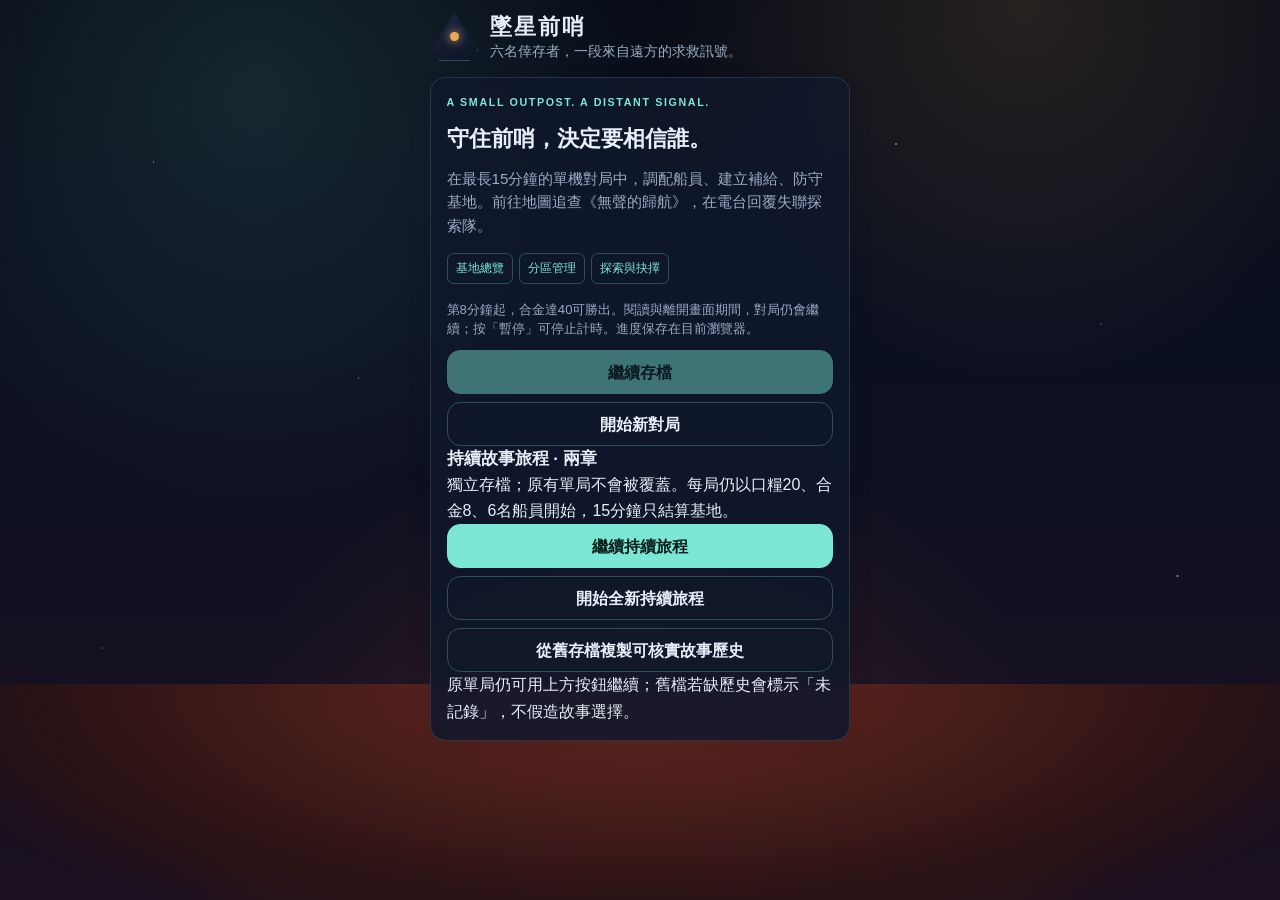
==== mobile-preview/index.html @ 1125689d "Publish separate mobile campaign preview" ====
<!DOCTYPE html>
<html lang="zh-Hant-HK">
<head>
  <meta charset="utf-8">
  <meta name="viewport" content="width=device-width, initial-scale=1, viewport-fit=cover">
  <meta name="theme-color" content="#0b1020">
  <meta name="apple-mobile-web-app-capable" content="yes">
  <title>墜星前哨（單機）</title>
  <link rel="stylesheet" href="styles.css">
  <link rel="icon" href="favicon.svg" type="image/svg+xml">
</head>
<body>
  <div class="sky" aria-hidden="true"></div>
  <div class="horizon" aria-hidden="true"></div>
  <main id="app" class="app">
    <p class="boot">正在載入前哨…</p>
  </main>
  <div id="sheet-root"></div>
  <script src="js/events.js"></script>
  <script src="js/story-data.js"></script>
  <script src="js/story-engine.js"></script>
  <script src="js/campaign.js"></script>
  <script src="js/engine.js"></script>
  <script src="js/ai.js"></script>
  <script src="js/catchup.js"></script>
  <script src="js/save.js"></script>
  <script src="js/ui-sync.js"></script>
  <script src="js/story-ui.js"></script>
  <script src="js/app.js" defer></script>
</body>
</html>
---- mobile-preview/styles.css ----
:root {
  --bg: #0b1020;
  --bg-2: #151c33;
  --ink: #e7eef8;
  --muted: #9aabc4;
  --line: rgba(124, 231, 212, 0.28);
  --cyan: #7ce7d4;
  --amber: #e8a85a;
  --rose: #ef7b8a;
  --ok: #8ad48a;
  --card: rgba(16, 24, 44, 0.86);
  --safe-top: env(safe-area-inset-top, 0px);
  --safe-bot: env(safe-area-inset-bottom, 0px);
  font-family: "PingFang HK", "PingFang TC", "Noto Sans TC", "Noto Sans HK",
    "Helvetica Neue", "Microsoft JhengHei", sans-serif;
}

* { box-sizing: border-box; margin: 0; padding: 0; }
html, body { min-height: 100%; background: var(--bg); color: var(--ink); overflow-x: hidden; }
body {
  min-height: 100dvh;
  max-width: 100%;
}
button, input {
  font: inherit;
  color: inherit;
}
button {
  touch-action: manipulation;
}

.sky {
  position: fixed;
  inset: 0;
  pointer-events: none;
  background:
    radial-gradient(circle at 20% 10%, rgba(124, 231, 212, 0.12), transparent 32%),
    radial-gradient(circle at 80% 0%, rgba(232, 168, 90, 0.14), transparent 28%),
    radial-gradient(circle at 50% 100%, rgba(90, 40, 30, 0.55), transparent 42%),
    linear-gradient(#070b16, #0b1020 40%, #1a1020);
  z-index: 0;
}
.sky::after {
  content: "";
  position: absolute;
  inset: 0;
  background-image:
    radial-gradient(1px 1px at 12% 18%, #fff, transparent),
    radial-gradient(1px 1px at 28% 42%, #cde, transparent),
    radial-gradient(1.5px 1.5px at 70% 16%, #fff, transparent),
    radial-gradient(1px 1px at 86% 36%, #9cf, transparent),
    radial-gradient(1px 1px at 48% 22%, #fff, transparent),
    radial-gradient(1px 1px at 8% 72%, #bcd, transparent),
    radial-gradient(1.5px 1.5px at 92% 64%, #fff, transparent);
  opacity: 0.7;
  pointer-events: none;
}
.horizon {
  position: fixed;
  left: -10%;
  right: -10%;
  bottom: -8%;
  height: 32vh;
  background: radial-gradient(ellipse at 50% 0%, #6a2a22 0%, #2a1214 55%, transparent 70%);
  z-index: 0;
  pointer-events: none;
}

.app {
  position: relative;
  z-index: 1;
  width: min(28rem, 100%);
  max-width: 100%;
  margin: 0 auto;
  padding: calc(0.75rem + var(--safe-top)) 0.9rem calc(var(--dock-space, 8.5rem) + var(--safe-bot));
  min-height: 100dvh;
  min-width: 0;
}
.app.is-game {
  padding: 0;
  height: 100dvh;
  max-height: 100dvh;
  overflow: hidden;
}

.boot, .muted { color: var(--muted); }
.center { text-align: center; }

.brand {
  display: flex;
  gap: 0.75rem;
  align-items: center;
  margin-bottom: 1rem;
  min-width: 0;
}
.brand > div { min-width: 0; }
.mark {
  width: 3rem;
  height: 3rem;
  flex: 0 0 3rem;
  border: 1px solid var(--line);
  background: linear-gradient(160deg, #1a2744, #0e1426);
  clip-path: polygon(50% 0, 100% 78%, 82% 100%, 18% 100%, 0 78%);
  display: grid;
  place-items: center;
}
.mark span {
  width: 0.55rem;
  height: 0.55rem;
  background: var(--amber);
  border-radius: 50%;
  box-shadow: 0 0 10px var(--amber);
}
.brand h1 {
  font-size: 1.35rem;
  letter-spacing: 0.08em;
  font-weight: 650;
  overflow-wrap: anywhere;
}
.brand p { color: var(--muted); font-size: 0.86rem; margin-top: 0.15rem; overflow-wrap: anywhere; }

.card {
  background: var(--card);
  border: 1px solid var(--line);
  border-radius: 1rem;
  padding: 0.95rem;
  margin-bottom: 0.75rem;
  backdrop-filter: blur(8px);
  max-width: 100%;
  min-width: 0;
  overflow-wrap: anywhere;
}

.lobby-copy { color: var(--muted); font-size: 0.95rem; line-height: 1.55; margin-bottom: 0.9rem; }

label {
  display: block;
  font-size: 0.82rem;
  color: var(--muted);
  margin-bottom: 0.35rem;
}
input[type="text"] {
  width: 100%;
  background: #0c1222;
  border: 1px solid var(--line);
  border-radius: 0.7rem;
  padding: 0.8rem 0.85rem;
  letter-spacing: 0.18em;
  text-transform: uppercase;
  margin-bottom: 0.7rem;
}

.btn {
  display: inline-flex;
  align-items: center;
  justify-content: center;
  width: 100%;
  min-height: 2.85rem;
  border: 0;
  border-radius: 0.85rem;
  background: var(--cyan);
  color: #08211c;
  font-weight: 700;
  cursor: pointer;
}
.btn:disabled {
  opacity: 0.45;
  cursor: not-allowed;
}
.btn.secondary {
  background: transparent;
  border: 1px solid var(--line);
  color: var(--ink);
  margin-top: 0.5rem;
}
.btn.ghost {
  width: auto;
  background: transparent;
  color: var(--cyan);
  min-height: 2.4rem;
  padding: 0 0.5rem;
}
.btn.warn {
  background: var(--rose);
  color: #2a0b10;
}
.btn.small {
  width: auto;
  min-width: 2.6rem;
  min-height: 2.4rem;
  padding: 0 0.7rem;
  background: #22304c;
  color: var(--ink);
}

.topline {
  display: flex;
  flex-wrap: wrap;
  justify-content: space-between;
  gap: 0.5rem;
  align-items: flex-start;
  margin-bottom: 0.7rem;
}
.time {
  font-variant-numeric: tabular-nums;
  font-size: 1.15rem;
  letter-spacing: 0.04em;
  min-width: 0;
  flex: 1 1 10rem;
}
.time small { display: block; color: var(--muted); font-size: 0.75rem; letter-spacing: 0; overflow-wrap: anywhere; }
.pills { display: flex; flex-direction: column; gap: 0.25rem; align-items: flex-end; max-width: 100%; min-width: 0; }
.pill {
  font-size: 0.75rem;
  border-radius: 999px;
  padding: 0.15rem 0.5rem;
  border: 1px solid var(--line);
  color: var(--muted);
  max-width: 100%;
  white-space: normal;
  overflow-wrap: anywhere;
}
.pill.on { color: var(--ok); border-color: rgba(138, 212, 138, 0.45); }
.pill.off { color: var(--rose); border-color: rgba(239, 123, 138, 0.45); }

.resources {
  display: grid;
  grid-template-columns: 1fr 1fr;
  gap: 0.45rem;
  margin-bottom: 0.75rem;
}
.res {
  background: var(--card);
  border: 1px solid var(--line);
  border-radius: 0.85rem;
  padding: 0.65rem 0.75rem;
}
.res .k { color: var(--muted); font-size: 0.75rem; }
.res .v { font-size: 1.2rem; font-variant-numeric: tabular-nums; margin-top: 0.1rem; }
.res.alloy .v { color: var(--amber); }
.res.food .v { color: var(--cyan); }

.fac {
  display: grid;
  grid-template-columns: 3.25rem minmax(0, 1fr);
  gap: 0.7rem;
  align-items: start;
  min-width: 0;
}
.mod {
  width: 3.25rem;
  height: 3.25rem;
  border-radius: 0.7rem;
  border: 1px solid var(--line);
  position: relative;
  background: #10182c;
}
.mod.command { clip-path: polygon(50% 6%, 94% 38%, 78% 94%, 22% 94%, 6% 38%); background: linear-gradient(#243656, #10182c); }
.mod.recycle { background: linear-gradient(135deg, #3a2a16, #1b140c); }
.mod.recycle::after { content: ""; position: absolute; inset: 22%; border: 2px solid var(--amber); border-radius: 50%; border-top-color: transparent; }
.mod.supply { background: linear-gradient(180deg, #16332e, #10182c); }
.mod.supply::before, .mod.supply::after {
  content: ""; position: absolute; left: 20%; right: 20%; height: 3px; background: var(--cyan); top: 40%;
}
.mod.supply::after { top: 58%; width: auto; }
.mod.armory { background: linear-gradient(160deg, #3a2030, #10182c); }
.mod.armory::after {
  content: ""; position: absolute; left: 50%; top: 22%; width: 4px; height: 56%;
  background: var(--rose); transform: translateX(-50%);
  box-shadow: -7px 8px 0 -1px var(--rose), 7px 8px 0 -1px var(--rose);
}
.fac h2 { font-size: 1rem; font-weight: 650; }
.fac .desc { color: var(--muted); font-size: 0.8rem; line-height: 1.4; margin: 0.15rem 0 0.45rem; }
.row { display: flex; gap: 0.4rem; flex-wrap: wrap; align-items: center; max-width: 100%; }
.log-heading { font-size: 1rem; margin-bottom: .35rem; }
.opp-line { margin: 0 0 .7rem; font-size: .8rem; overflow-wrap: anywhere; }
.tag {
  font-size: 0.75rem;
  color: var(--amber);
}

.banner {
  border-radius: 0.85rem;
  padding: 0.7rem 0.8rem;
  margin-bottom: 0.75rem;
  border: 1px solid var(--line);
  background: rgba(20, 28, 48, 0.9);
  font-size: 0.9rem;
  line-height: 1.45;
}
.banner.battle { border-color: rgba(239, 123, 138, 0.5); }
.banner.result { border-color: var(--amber); }

.log {
  list-style: none;
  max-height: 9rem;
  overflow: auto;
  font-size: 0.8rem;
  color: var(--muted);
  line-height: 1.45;
}
.log li { padding: 0.2rem 0; border-bottom: 1px solid rgba(255,255,255,0.04); }

.dock {
  position: fixed;
  left: 50%;
  transform: translateX(-50%);
  bottom: 0;
  width: min(28rem, 100%);
  max-width: 100%;
  box-sizing: border-box;
  padding: 0.55rem 0.9rem calc(0.65rem + var(--safe-bot));
  background: linear-gradient(transparent, rgba(7, 11, 22, 0.94) 30%);
  z-index: 3;
}
.hint { color: var(--rose); font-size: 0.78rem; text-align: center; margin-top: 0.35rem; min-height: 1.1em; }

.sheet {
  position: fixed;
  inset: 0;
  background: rgba(4, 8, 16, 0.72);
  z-index: 5;
  display: flex;
  align-items: flex-end;
  justify-content: center;
  padding: 0;
}
.sheet .card {
  width: min(28rem, 100%);
  max-width: 100%;
  box-sizing: border-box;
  margin: 0;
  border-radius: 1.1rem 1.1rem 0 0;
  padding-left: 0.9rem;
  padding-right: 0.9rem;
  padding-bottom: calc(1rem + var(--safe-bot));
}
.stepper {
  display: flex;
  align-items: center;
  justify-content: center;
  gap: 0.8rem;
  margin: 0.8rem 0 1rem;
  font-size: 1.6rem;
  font-variant-numeric: tabular-nums;
}

.err { color: var(--rose); font-size: 0.88rem; margin: 0.4rem 0; }
.code {
  font-size: clamp(1.35rem, 8vw, 2rem);
  letter-spacing: 0.2em;
  text-align: center;
  color: var(--cyan);
  margin: 0.4rem 0 0.8rem;
  overflow-wrap: anywhere;
}

@media (max-width: 400px) {
  .app:not(.is-game) {
    padding-left: 0.7rem;
    padding-right: 0.7rem;
    padding-bottom: calc(var(--dock-space, 12rem) + var(--safe-bot));
  }
  .app.is-game {
    padding: 0;
  }
  .dock { padding-left: 0.7rem; padding-right: 0.7rem; }
  .pills { align-items: flex-start; }
  .topline { flex-direction: column; }
}

.recovery-box {
  margin: 0.6rem 0 0.8rem;
  padding: 0.7rem 0.8rem;
  border: 1px dashed var(--line);
  border-radius: 0.8rem;
  font-size: 0.82rem;
  line-height: 1.45;
  overflow-wrap: anywhere;
}
.recovery-box strong { display: block; letter-spacing: 0.04em; margin: 0.25rem 0; }
.seat-list { display: flex; flex-direction: column; gap: 0.45rem; margin: 0.4rem 0 0.8rem; }


/* 單機：暫停提示與大廳說明，只加佈局，不精修美術 */
.pause-banner {
  border-radius: 0.85rem;
  padding: 0.7rem 0.8rem;
  margin-bottom: 0.75rem;
  border: 1px solid var(--amber);
  background: rgba(20, 28, 48, 0.95);
  font-size: 0.9rem;
  line-height: 1.45;
}
.pause-banner strong { color: var(--amber); display: block; margin-bottom: 0.25rem; }
.save-note { color: var(--muted); font-size: 0.82rem; line-height: 1.45; margin: 0.5rem 0 0.8rem; }
.corrupt-box {
  margin: 0.6rem 0 0.8rem;
  padding: 0.7rem 0.8rem;
  border: 1px dashed var(--rose);
  border-radius: 0.8rem;
  font-size: 0.86rem;
  line-height: 1.45;
  color: var(--ink);
}
.pill.cpu { color: var(--cyan); border-color: var(--line); }

/* 派工相對操作：窄屏可讀可點，文字可換行，不改美術主題 */
.assign-box {
  min-width: 0;
  max-width: 100%;
}
.assign-status {
  font-size: 0.85rem;
  line-height: 1.4;
  overflow-wrap: anywhere;
  margin: 0 0 0.4rem;
}
.assign-row {
  width: 100%;
}
.assign-row .btn.small {
  flex: 1 1 8rem;
  min-height: 2.6rem;
  min-width: 0;
  padding: 0.35rem 0.5rem;
  font-size: 0.9rem;
  white-space: normal;
  overflow-wrap: anywhere;
  line-height: 1.25;
}
.assign-hint {
  font-size: 0.78rem;
  line-height: 1.4;
  overflow-wrap: anywhere;
  margin: 0.35rem 0 0;
}

@media (max-width: 400px) {
  .assign-row .btn.small {
    flex: 1 1 calc(50% - 0.25rem);
  }
}

/* 擴充：值守／探索抉擇／雙兵種，窄屏可換行，不改美術主題 */
.choice-entry {
  min-width: 0;
  max-width: 100%;
  margin-top: 0.4rem;
}
.choice-entry .btn,
#sheet .btn {
  width: 100%;
  white-space: normal;
  overflow-wrap: anywhere;
  line-height: 1.3;
  min-height: 2.6rem;
  margin-top: 0.35rem;
}
#choice-remain {
  font-variant-numeric: tabular-nums;
}

.raid-stepper {
  display: flex;
  flex-wrap: wrap;
  align-items: center;
  gap: 0.35rem;
  width: 100%;
  margin-top: 0.35rem;
}
.raid-stepper .step-label {
  flex: 1 1 4rem;
  min-width: 0;
  overflow-wrap: anywhere;
}
.raid-stepper span:not(.step-label) {
  min-width: 1.5rem;
  text-align: center;
  font-variant-numeric: tabular-nums;
}

/* 故事分層：固定 HUD／底導覽，內文獨立捲動，選項至少 44px */
.game-shell {
  display: flex;
  flex-direction: column;
  height: 100%;
  max-height: 100dvh;
  overflow: hidden;
  padding: 0 0.9rem;
  box-sizing: border-box;
}
.hud-root {
  flex: 0 0 auto;
  position: relative;
  z-index: 5;
  background: linear-gradient(rgba(7, 11, 22, 0.96), rgba(7, 11, 22, 0.92));
  padding-top: var(--safe-top);
  padding-bottom: 0.35rem;
}
.hud-controls { margin: 0.35rem 0 0.2rem; }
.alert-root { flex: 0 0 auto; position: relative; z-index: 3; }
.page-root {
  flex: 1 1 auto;
  min-height: 0;
  overflow-y: auto;
  overflow-x: hidden;
  padding-bottom: 0.8rem;
  -webkit-overflow-scrolling: touch;
}
#nav-root, .nav-root {
  flex: 0 0 auto;
  width: 100%;
  z-index: 6;
  position: relative;
}
.bottom-nav {
  position: relative;
  left: auto;
  bottom: auto;
  transform: none;
  width: 100%;
  max-width: 100%;
  box-sizing: border-box;
  display: flex;
  gap: 0.35rem;
  padding: 0.4rem 0 calc(0.45rem + var(--safe-bot));
  background: rgba(7, 11, 22, 0.96);
  z-index: 6;
}
.nav-btn {
  flex: 1 1 0;
  min-height: 44px;
  border: 1px solid rgba(255,255,255,0.1);
  border-radius: 0.7rem;
  background: rgba(20, 28, 48, 0.9);
  color: var(--ink);
  font: inherit;
  font-weight: 600;
}
.nav-btn.on {
  border-color: var(--cyan);
  color: var(--cyan);
}
.back-row {
  display: flex;
  gap: 0.5rem;
  margin: 0.2rem 0 0.7rem;
}
.back-row .btn { flex: 1 1 0; min-height: 44px; }
.loc-list { display: flex; flex-direction: column; gap: 0.7rem; }
.loc-card, .hero-chip {
  display: block;
  width: 100%;
  text-align: left;
  min-height: 44px;
  border: 1px solid rgba(255,255,255,0.08);
  border-radius: 0.9rem;
  background: rgba(20, 28, 48, 0.88);
  color: inherit;
  font: inherit;
  padding: 0.8rem 0.9rem;
}
.loc-card[disabled] { opacity: 0.6; }
.hero-strip { display: flex; flex-direction: column; gap: 0.45rem; margin: 0.6rem 0; }
.story-scene .story-p { margin: 0 0 0.7rem; line-height: 1.6; }
.story-options { display: flex; flex-direction: column; gap: 0.55rem; margin-top: 0.8rem; }
.story-option {
  width: 100%;
  min-height: 44px;
  white-space: normal;
  text-align: left;
  line-height: 1.35;
}
.story-option .cost-note, .cost-note {
  display: inline-block;
  margin-left: 0.3rem;
  color: var(--amber);
  font-size: 0.86rem;
}
.story-option .option-reason, .option-reason {
  display: block;
  margin-top: 0.2rem;
  color: var(--muted);
  font-size: 0.8rem;
  font-weight: 400;
}
.story-option.is-locked { opacity: 0.7; }
.story-result { margin-top: 0.6rem; }
.story-result.forced { border-left: 3px solid var(--amber); padding-left: 0.6rem; }
.raid-dock { margin: 0.8rem 0 1rem; }
.explore-alert { margin: 0.5rem 0; }

@media (max-width: 400px) {
  .game-shell { padding-left: 0.7rem; padding-right: 0.7rem; }
  .page-root { padding-bottom: 0.8rem; }
  .story-option, .nav-btn, .loc-card, .back-row .btn { min-height: 44px; }
}


/* v0.2 UI-only revision: compact, readable always-on HUD; full prose remains in page-root. */
.game-shell { min-height: 0; }
.hud-root { padding-bottom: .25rem; max-height: min(42dvh, 19rem); overflow-y: auto; overscroll-behavior: contain; }
.compact-hud { display: flex; flex-direction: column; gap: .4rem; padding: .35rem 0 .1rem; }
.hud-primary { display: grid; grid-template-columns: auto minmax(0,1fr) auto; gap: .55rem; align-items: center; }
.hud-timer { display: flex; flex-direction: column; line-height: 1.2; }
.hud-k { color: var(--muted); font-size: .82rem; }
.hud-timer strong { font-size: 1.25rem; font-variant-numeric: tabular-nums; }
.hud-live-status { color: var(--amber); font-size: .88rem; line-height: 1.35; }
.hud-pause-control .btn.small { min-width: 3.6rem; min-height: 44px; }
.hud-stats { display: flex; gap: .4rem; flex-wrap: wrap; }
.hud-stat { display: inline-flex; align-items: baseline; gap: .25rem; flex: 1 1 auto; min-width: max-content; border: 1px solid var(--line); border-radius: .65rem; background: var(--card); padding: .3rem .5rem; font-size: .92rem; }
.hud-stat strong { font-size: 1.05rem; font-variant-numeric: tabular-nums; }
.hud-standby-label { font-size: .86rem; color: var(--muted); }
.hud-more { border-top: 1px solid rgba(124,231,212,.13); color: var(--muted); font-size: .9rem; }
.hud-more summary { cursor: pointer; padding: .45rem 0; min-height: 44px; display: flex; align-items: center; }
.hud-more-content { display: grid; gap: .5rem; line-height: 1.5; padding: .2rem 0 .65rem; }
.hud-secondary-actions { display: flex; flex-wrap: wrap; gap: .5rem; }
.hud-secondary-actions .btn { flex: 1 1 9rem; min-height: 44px; margin: 0; }
.alert-root { max-height: min(34dvh, 13rem); overflow-y: auto; overscroll-behavior: contain; }
.alert-root:empty { display: none; }
.critical-notice { border: 1px solid rgba(232,168,90,.55); background: rgba(29,28,40,.96); border-radius: .75rem; padding: .55rem .7rem; margin-bottom: .45rem; line-height: 1.45; font-size: .95rem; overflow-wrap: anywhere; }
.danger-notice { border-color: var(--rose); }
.pause-notice { border-color: var(--cyan); }
.final-notice { display: flex; gap: .5rem; flex-wrap: wrap; align-items: center; justify-content: space-between; }
.final-notice .btn { width: auto; min-height: 44px; }
.explore-alert .btn { min-height: 44px; margin-top: .45rem; }
.full-final-result h2 { font-size: 1.15rem; margin-bottom: .55rem; }
.full-final-result .story-result { line-height: 1.65; }
.full-final-result .story-result p { margin: .55rem 0; }
.story-step-head { display: flex; flex-wrap: wrap; align-items: center; gap: .5rem; margin-bottom: .2rem; }
.story-step-head h3 { font-size: 1.05rem; flex: 1 1 12rem; }
.story-step-head .btn { width: auto; min-height: 44px; margin: 0; }
.story-step-number { color: var(--cyan); font-weight: 700; font-size: .9rem; }
.story-step-description { font-size: .95rem; line-height: 1.55; color: var(--muted); margin: .4rem 0 .75rem; }
.hero-select-option { display: block; }
.free-cost { color: var(--ok); }
.alloy-preview { display: flex; justify-content: space-between; align-items: center; flex-wrap: wrap; gap: .45rem; border: 1px solid var(--line); background: rgba(16,24,44,.8); padding: .7rem; margin: .75rem 0; border-radius: .65rem; font-size: 1rem; }
.alloy-preview strong { color: var(--amber); font-variant-numeric: tabular-nums; }
.btn.small, .btn.ghost, .story-option, .nav-btn, .hero-chip, .loc-card { min-height: 44px; }
.btn:focus-visible, .nav-btn:focus-visible, summary:focus-visible, .hero-chip:focus-visible { outline: 3px solid var(--amber); outline-offset: 2px; }
.sheet .card { max-height: min(90dvh, 42rem); overflow-y: auto; overscroll-behavior: contain; }
.story-scene .story-p { font-size: 1rem; line-height: 1.7; }
@media (max-width: 400px) {
  .hud-primary { gap: .4rem; }
  .hud-stat { font-size: .88rem; }
  .hud-live-status { font-size: .86rem; }
  .game-shell { padding-left: .65rem; padding-right: .65rem; }
}
@media (max-height: 650px) {
  .hud-root { max-height: 32dvh; }
  .alert-root { max-height: 24dvh; }
  .compact-hud { gap: .25rem; }
  .hud-stats { gap: .25rem; }
}

/* v2: retain tested finish-banner selector and discoverable, collapsed battle report. */
#match-result-banner { min-height: 44px; }
.final-short-reason { font-size: .92rem; color: var(--ink); flex: 1 1 12rem; line-height: 1.45; overflow-wrap: anywhere; }
.battle-history { border: 1px solid var(--line); border-radius: .6rem; padding: .3rem .55rem; }
.battle-history summary { display: flex; align-items: center; min-height: 44px; cursor: pointer; color: var(--ink); }
.battle-history p { margin: .3rem 0 .55rem; line-height: 1.5; }
@media (max-width: 400px) {
  .final-notice { align-items: stretch; }
  .final-notice .btn { width: 100%; }
}

/* 失聯電台：沿用現有 card、底部分頁與閱讀區，避免新增常駐HUD。 */
.comms-card { border-color: rgba(124,231,212,.46); }
.comms-head { display:flex; flex-wrap:wrap; justify-content:space-between; align-items:baseline; gap:.5rem; }
.comms-head h2 { font-size:1.08rem; }
.comms-message { font-size:1rem; line-height:1.65; margin:.8rem 0; white-space:normal; }
.comms-options { display:grid; gap:.65rem; margin-top:.7rem; }
.comms-options .btn { min-height:48px; padding:.65rem .8rem; line-height:1.45; text-align:left; }
.guide-panel summary { min-height:44px; cursor:pointer; font-weight:650; }
.guide-row { display:flex; gap:.7rem; align-items:center; justify-content:space-between; padding:.5rem 0; border-bottom:1px solid var(--line); }
.guide-row span { font-size:.94rem; line-height:1.45; }
.guide-row .btn { flex-shrink:0; }
.base-telemetry p { line-height:1.5; }
.comms-final-summary { margin-top:1.2rem; border-top:1px solid var(--line); padding-top:.8rem; }
.comms-final-summary h3 { font-size:1rem; margin:.65rem 0 .3rem; }
.comms-final-summary p { line-height:1.6; }
@media (max-width:390px) { .comms-card, .guide-panel { padding:.8rem; } .guide-row { flex-wrap:wrap; } }

/* 玩家介面分層：基地總覽 / 地圖 / 電台 / 分區管理。 */
[hidden] { display: none !important; }
.app.is-game { width: min(68rem, 100%); }
.game-shell { padding: 0 clamp(.7rem, 2.5vw, 1.6rem); }
.page-root { padding-top: .35rem; scrollbar-color: #304457 transparent; }
.page-heading { margin: .8rem 0 1.15rem; }
.eyebrow { display: block; color: var(--cyan); font-size: .67rem; font-weight: 700; letter-spacing: .15em; line-height: 1.6; }
.page-heading h1 { font-size: clamp(1.4rem, 3vw, 1.9rem); line-height: 1.3; margin: .3rem 0 .45rem; font-weight: 650; }
.page-heading h1 > span { font-size: .78rem; color: var(--muted); font-weight: 400; margin-left: .8rem; white-space: nowrap; }
.page-heading > p { color: var(--muted); font-size: .9rem; line-height: 1.6; }
.card { border-color: rgba(133, 176, 193, .19); box-shadow: 0 8px 24px rgba(0,0,0,.08); }
.card h2 { font-size: 1.05rem; line-height: 1.5; }
.card .desc { line-height: 1.65; }
.hud-root { background: rgba(7, 11, 22, .96); }
.hud-stat { background: rgba(16,24,44,.5); border-color: rgba(133,176,193,.18); }
.hud-more { font-size: .8rem; }
.hud-more summary { min-height: 36px; padding: .2rem 0; }
.hud-live-status { font-size: .8rem; }
.overview-grid { display: grid; gap: 1rem; align-items: start; }
.overview-aside { display: grid; gap: .75rem; }
.overview-aside .card { margin: 0; }
.outpost-scene {
  position: relative; overflow: hidden; border-radius: 1rem;
  border: 1px solid rgba(124,231,212,.24); padding: 1rem;
  background: radial-gradient(ellipse at 10% 5%,rgba(61,119,120,.22),transparent 52%),
    radial-gradient(ellipse at 90% 100%,rgba(160,87,48,.23),transparent 60%),#0d1826;
}
.outpost-scene::before { content: ""; position: absolute; inset: 0; pointer-events: none; opacity: .22;
  background-image: linear-gradient(rgba(124,231,212,.12) 1px,transparent 1px),linear-gradient(90deg,rgba(124,231,212,.12) 1px,transparent 1px);
  background-size: 32px 32px; transform: perspective(300px) rotateX(12deg) scale(1.1); }
.scene-caption { position: relative; display: flex; justify-content: space-between; flex-wrap: wrap; gap: .5rem; font-size: .73rem; color: var(--muted); margin-bottom: 1.4rem; }
.scene-live { color: var(--cyan); display: inline-flex; align-items: center; gap: .4rem; }
.scene-live::before { content: ""; width: .4rem; height: .4rem; border-radius: 50%; background: var(--cyan); box-shadow: 0 0 10px rgba(124,231,212,.5); }
.facility-grid { position: relative; display: grid; grid-template-columns: repeat(2,minmax(0,1fr)); gap: .8rem; }
.facility-tile { min-width: 0; display: flex; flex-direction: column; padding: .9rem .75rem; border: 1px solid rgba(124,231,212,.22); border-radius: .8rem; text-align: left; color: var(--ink); background: linear-gradient(145deg,rgba(35,58,72,.84),rgba(12,22,34,.93)); cursor: pointer; transition: border-color .15s, background .15s; }
.facility-tile:hover { border-color: var(--cyan); background: rgba(36,65,75,.9); }
.facility-art { width: 100%; min-height: 72px; display: flex; justify-content: center; align-items: center; color: var(--cyan); }
.facility-art svg { width: 84px; height: 74px; filter: drop-shadow(0 0 12px rgba(124,231,212,.12)); }
.facility-tile.supply .facility-art { color: #a5cfa0; }
.facility-tile.armory .facility-art { color: var(--amber); }
.facility-name { font-size: 1rem; font-weight: 600; width: 100%; margin-top: .6rem; display: flex; justify-content: space-between; gap: .3rem; }
.facility-arrow { color: var(--muted); font-weight: 400; }
.facility-state { font-size: .73rem; color: var(--muted); line-height: 1.6; margin-top: .3rem; }
.facility-tile.is-blueprint { border-style: dashed; background: rgba(11,20,33,.55); }
.facility-tile.is-blueprint .facility-art { opacity: .4; }
.scene-footnote { position: relative; color: var(--muted); font-size: .72rem; line-height: 1.5; margin-top: 1.1rem; }
.under-pressure { border-color: var(--rose); }
.under-pressure .scene-caption > span:last-child { color: var(--rose); }
.objective-card { border-top: 2px solid var(--cyan); }
.objective-card h2 { margin: .6rem 0 .4rem; font-size: 1.15rem; }
.objective-card .btn { width: 100%; margin-top: .85rem; }
.signal-entry { display: flex; flex-direction: column; gap: .4rem; width: 100%; text-align: left; cursor: pointer; color: var(--ink); }
.signal-entry:hover { border-color: var(--cyan); }
.signal-entry strong { font-size: 1.05rem; font-weight: 600; }
.signal-status { color: var(--muted); font-size: .82rem; line-height: 1.55; }
.map-entry .eyebrow { color: var(--amber); }
.guide-panel { margin-top: 1rem; background: rgba(16,24,44,.5); }
.guide-panel summary { font-size: .9rem; color: var(--muted); }
.section-label { display: flex; justify-content: space-between; align-items: center; flex-wrap: wrap; gap: .6rem; margin-bottom: .5rem; }
.management-tabs { display: grid; grid-template-columns: repeat(4,minmax(0,1fr)); gap: .35rem; margin-bottom: 1rem; border-bottom: 1px solid var(--line); padding-bottom: .55rem; }
.management-tab { border: 1px solid transparent; border-radius: .5rem; padding: .6rem .25rem; min-height: 44px; background: transparent; color: var(--muted); cursor: pointer; }
.management-tab.on { background: rgba(124,231,212,.1); border-color: rgba(124,231,212,.2); color: var(--cyan); }
.management-summary { display: flex; gap: .5rem; flex-wrap: wrap; margin-bottom: 1rem; }
.management-summary span { flex: 1 1 auto; border: 1px solid rgba(133,176,193,.16); border-radius: .6rem; padding: .55rem .7rem; color: var(--muted); font-size: .85rem; }
.management-summary strong { color: var(--ink); margin: 0 .2rem; font-variant-numeric: tabular-nums; }
.production-rate { margin: -.25rem 0 1rem; color: var(--muted); font-size: .85rem; line-height: 1.6; }
.production-rate strong { color: var(--cyan); }
.management-grid { display: grid; gap: 1rem; align-items: start; }
.management-grid > .card { margin: 0; }
.management-grid .fac { grid-template-columns: 2.4rem minmax(0,1fr); gap: .7rem; }
.management-grid .mod { width: 2.4rem; height: 2.4rem; }
.management-grid .assign-box { padding: .8rem 0; }
.management-grid .assign-row { margin: .7rem 0; }
.crew-grid { display: grid; grid-template-columns: repeat(2,minmax(0,1fr)); gap: .45rem; margin: 1rem 0; }
.crew-grid > div { display: flex; justify-content: space-between; gap: .4rem; padding: .65rem; border-radius: .45rem; background: rgba(124,231,212,.04); }
.crew-grid dt { color: var(--muted); font-size: .83rem; }
.crew-grid dd { font-variant-numeric: tabular-nums; }
.bottom-nav { gap: .35rem; border-top: 1px solid rgba(124,231,212,.15); padding-top: .6rem; }
.nav-btn { position: relative; background: transparent; border-color: transparent; color: var(--muted); font-size: .9rem; min-height: 48px; cursor: pointer; }
.nav-btn.on { background: rgba(124,231,212,.09); border-color: rgba(124,231,212,.2); }
.nav-badge { display: inline-block; width: .4rem; height: .4rem; border-radius: 50%; margin-left: .3rem; vertical-align: top; background: var(--amber); }
.radio-notice { display: flex; align-items: center; justify-content: space-between; flex-wrap: wrap; gap: .5rem; border-color: rgba(124,231,212,.25); }
.radio-notice .btn { width: auto; margin: 0; }
.preserved-detail > summary { min-height: 44px; cursor: pointer; display: flex; align-items: center; }
.preserved-detail[open] > summary { margin-bottom: .7rem; }
.preserved-detail .comms-card { box-shadow: none; margin-bottom: 0; }
.lobby-title { margin: .7rem 0; font-size: 1.4rem !important; }
.lobby-features { display: flex; gap: .4rem; flex-wrap: wrap; margin: 1rem 0; }
.lobby-features span { font-size: .78rem; color: var(--cyan); border: 1px solid var(--line); border-radius: .4rem; padding: .35rem .5rem; }
.facility-tile:focus-visible,.signal-entry:focus-visible,.management-tab:focus-visible { outline: 3px solid var(--amber); outline-offset: 2px; }
@media (min-width: 760px) {
  .overview-grid { grid-template-columns: minmax(0,1.4fr) minmax(16rem,1fr); }
  .management-grid { grid-template-columns: repeat(2,minmax(0,1fr)); }
  .outpost-scene { padding: 1.4rem; }
  .facility-art { min-height: 105px; }
  .facility-art svg { width: 105px; height: 94px; }
  .hud-stats { max-width: 37rem; }
  .bottom-nav { max-width: 34rem; margin: 0 auto; }
  .loc-list { display: grid; grid-template-columns: repeat(3,minmax(0,1fr)); }
}
@media (max-width: 360px) {
  .outpost-scene { padding: .75rem; }
  .facility-grid { gap: .5rem; }
  .facility-tile { padding: .7rem .6rem; }
  .facility-art { min-height: 55px; }
  .facility-art svg { height: 55px; }
  .management-grid .fac { grid-template-columns: minmax(0,1fr); }
  .management-grid .mod { display: none; }
}
@media (prefers-reduced-motion: reduce) { .facility-tile { transition: none; } }

/* Campaign mobile v1: responsive layout only; no economy / game-time changes. */
/* 100vh is deliberately first for older mobile engines; dvh wins where supported. */
.app.is-game { height: 100vh; max-height: 100vh; }
.game-shell { height: 100%; max-height: 100vh; min-width: 0; }
@supports (height: 100dvh) {
  .app.is-game { height: 100dvh; max-height: 100dvh; }
  .game-shell { max-height: 100dvh; }
}
.hud-root, .alert-root, .page-root, #nav-root { min-width: 0; }
.page-root { overflow-wrap: anywhere; scroll-padding-bottom: calc(.8rem + var(--safe-bot)); }
.page-root > *, .overview-grid > *, .management-grid > *, .management-tabs > *,
.crew-grid > *, .facility-grid > *, .back-row > *, .hud-primary > * { min-width: 0; max-width: 100%; }
.page-root .card, .page-root .story-p, .page-root .comms-card,
.page-root .story-result, .page-root .full-final-result { overflow-wrap: anywhere; }
.page-root .story-p, .page-root .comms-message, .page-root .full-final-result p {
  font-size: max(1rem, 16px);
  line-height: 1.7;
}
.page-root .desc, .page-root .assign-hint, .page-root .facility-state,
.page-root .scene-footnote, .page-root .signal-status, .page-root .page-heading > p {
  font-size: max(.875rem, 14px);
  line-height: 1.6;
}
.page-heading h1 { overflow-wrap: anywhere; }
.page-heading h1 > span { white-space: normal; display: inline; overflow-wrap: anywhere; margin-left: .4rem; }
.hud-primary { min-width: 0; }
.hud-live-status { overflow-wrap: anywhere; }
.hud-stats { min-width: 0; }
.hud-stat { flex: 1 1 7rem; min-width: 0; white-space: normal; flex-wrap: wrap; overflow-wrap: anywhere; }
.hud-stat strong { white-space: nowrap; }
.hud-more summary { min-height: 44px; padding: .4rem .1rem; }
.hud-more-content, .hud-secondary-actions { min-width: 0; }
.back-row { flex-wrap: wrap; }
.back-row > .btn { min-width: min(100%, 8rem); white-space: normal; }
.management-tab, .nav-btn, .facility-tile, .signal-entry { min-width: 0; white-space: normal; overflow-wrap: anywhere; }
.facility-name { min-width: 0; overflow-wrap: anywhere; flex-wrap: wrap; }
.facility-arrow { flex-shrink: 0; }
.crew-grid > div { min-width: 0; flex-wrap: wrap; overflow-wrap: anywhere; }
.alloy-preview { display: flex; flex-wrap: wrap; min-width: 0; gap: .35rem; }

/* Override later/specific 2.6rem and 36px rules, not just base .btn defaults. */
.btn, .btn.small, .btn.ghost, #sheet .btn, #sheet .btn.small,
.choice-entry .btn, .assign-row .btn.small, .hud-pause-control .btn.small,
.hud-more summary, .battle-history summary, .preserved-detail > summary,
.guide-panel summary, .management-tab, .nav-btn, .bottom-nav .nav-btn,
.story-option, .hero-chip, .loc-card, .facility-tile, .signal-entry,
.comms-options .btn, .echo-options .btn, .campaign-journey .btn,
.final-continue .btn, .journey-continue .btn, .full-final-result [data-campaign-next],
.back-row .btn { min-height: 44px; }
.btn, #sheet .btn, .story-option, .comms-options .btn, .echo-options .btn,
.final-continue .btn, .journey-continue .btn { white-space: normal; overflow-wrap: anywhere; line-height: 1.45; }
button:focus-visible, summary:focus-visible, [tabindex="-1"]:focus-visible {
  outline: 3px solid var(--amber);
  outline-offset: 2px;
}
.final-continue, .journey-continue { display: grid; gap: .45rem; min-width: 0; }
.final-continue {
  padding: .75rem;
  margin: .7rem 0 1rem;
  border: 1px solid rgba(124,231,212,.45);
  border-radius: .7rem;
  background: rgba(124,231,212,.08);
}
.final-continue .btn, .journey-continue .btn { width: 100%; margin: 0; }
.final-continue .assign-hint { margin: 0; }

/* Both the overlay and its card scroll on short viewports / enlarged text. */
.sheet { overflow-y: auto; overscroll-behavior: contain; }
.sheet .card {
  flex: 0 1 auto;
  min-width: 0;
  max-height: calc(100vh - var(--safe-top) - .5rem);
  overflow-y: auto;
  -webkit-overflow-scrolling: touch;
  overscroll-behavior: contain;
  scroll-padding-bottom: calc(.9rem + var(--safe-bot));
  padding-bottom: calc(1rem + var(--safe-bot));
}
@supports (height: 100dvh) {
  .sheet .card { max-height: calc(100dvh - var(--safe-top) - .5rem); }
}
#sheet .btn { padding-top: .65rem; padding-bottom: .65rem; }
#sheet h2, #sheet .desc { overflow-wrap: anywhere; }

/* Keep the bottom navigation in the flex flow, clear of the scrollable page. */
#nav-root { flex-shrink: 0; }
.bottom-nav { flex-wrap: nowrap; padding-bottom: calc(.45rem + var(--safe-bot)); }
.nav-btn { padding: .4rem .25rem; }

@media (max-width: 600px) {
  .game-shell { padding-left: clamp(.5rem, 2.4vw, .85rem); padding-right: clamp(.5rem, 2.4vw, .85rem); }
  .page-root { padding-top: .2rem; padding-bottom: calc(.8rem + .25rem); }
  .card { padding: .85rem; }
  .hud-stat { padding: .35rem .5rem; }
  .management-tabs { gap: .3rem; }
  .management-tab { padding: .45rem .35rem; }
  .bottom-nav { gap: .25rem; padding-top: .35rem; }
}
@media (max-width: 360px) {
  .hud-primary { grid-template-columns: minmax(0,1fr) auto; grid-template-areas: "timer pause" "status status"; gap: .3rem .6rem; }
  .hud-timer { grid-area: timer; }
  .hud-live-status { grid-area: status; }
  .hud-pause-control { grid-area: pause; }
  .hud-stats { display: grid; grid-template-columns: repeat(2, minmax(0,1fr)); gap: .25rem; }
  .hud-stat { align-items: baseline; }
  .hud-stat:last-child { grid-column: 1 / -1; }
  .page-heading { margin: .45rem 0 .65rem; }
  .management-tabs { grid-template-columns: repeat(2,minmax(0,1fr)); }
  .crew-grid { grid-template-columns: minmax(0,1fr); }
  .fac { grid-template-columns: minmax(0,1fr); }
  .fac > .mod { display: none; }
  .facility-grid { grid-template-columns: minmax(0,1fr); }
  .facility-art { min-height: 40px; }
  .facility-art svg { width: 55px; height: 52px; }
  .back-row .btn { flex: 1 1 100%; }
}
@media (max-width: 340px) {
  /* Two rows are necessary if browser zoom reduces the CSS viewport below 320px. */
  .bottom-nav { display: grid; grid-template-columns: repeat(2,minmax(0,1fr)); }
  .nav-btn { min-width: 44px; min-height: 44px; }
}
@media (max-height: 500px) and (orientation: landscape) {
  .hud-root { max-height: min(33vh, 12rem); }
  .alert-root { max-height: min(22vh, 7rem); }
  .bottom-nav { padding-top: .2rem; padding-bottom: calc(.2rem + var(--safe-bot)); }
  .page-root { padding-top: .1rem; }
}
@media (max-height: 480px) {
  .hud-root { max-height: min(37vh, 13rem); }
  .alert-root { max-height: min(22vh, 7rem); }
  .compact-hud { gap: .2rem; }
  .hud-more summary { padding-top: .1rem; padding-bottom: .1rem; }
}
@media (prefers-reduced-motion: reduce) {
  *, *::before, *::after { animation-duration: 0.01ms !important; animation-iteration-count: 1 !important; transition-duration: 0.01ms !important; scroll-behavior: auto !important; }
}
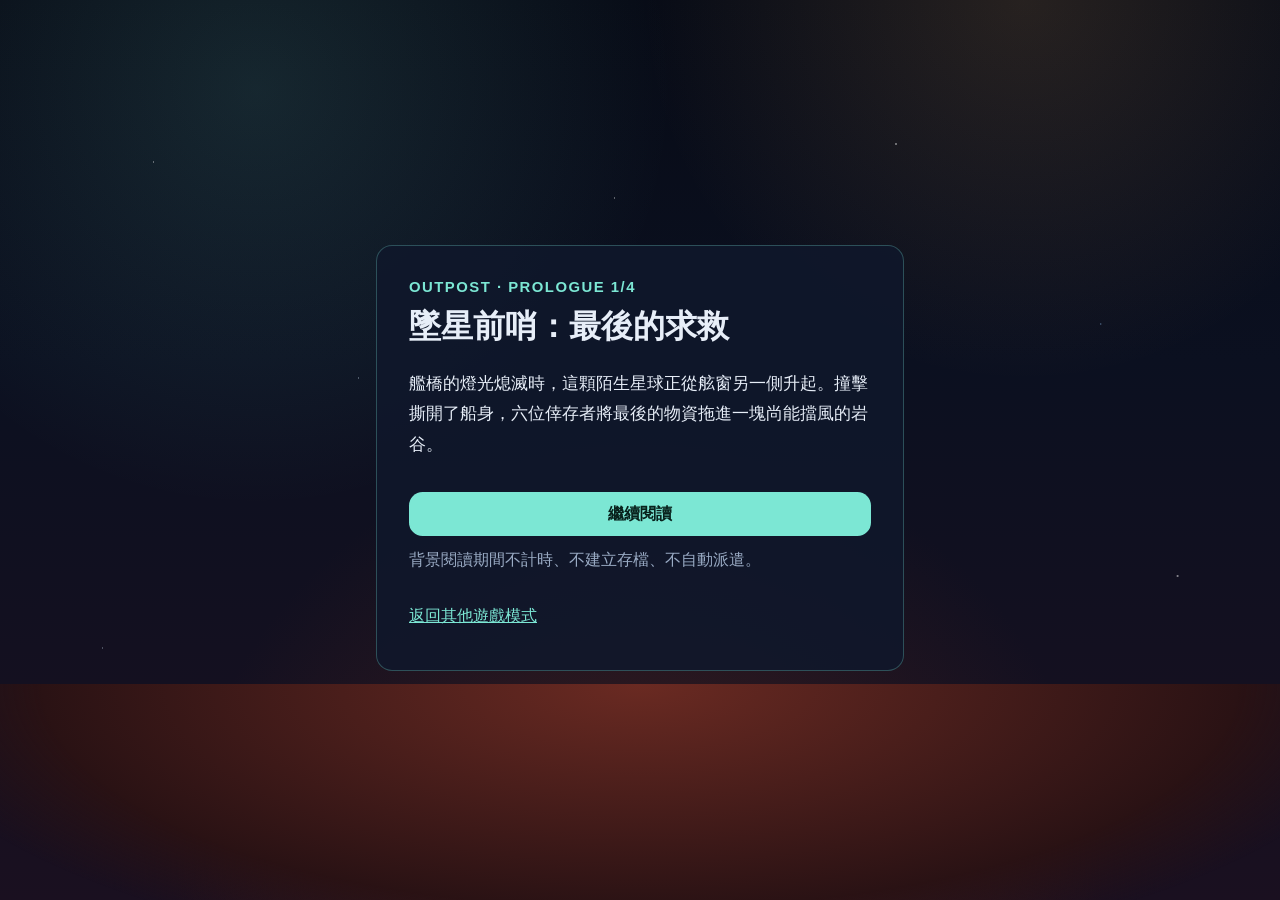
==== commit 224b99c3: "Replace mobile preview with persistent outpost Replace only the six root-level public files in mobil" ====
--- a/mobile-preview/index.html
+++ b/mobile-preview/index.html
@@ -5,15 +5,31 @@
   <meta name="viewport" content="width=device-width, initial-scale=1, viewport-fit=cover">
   <meta name="theme-color" content="#0b1020">
   <meta name="apple-mobile-web-app-capable" content="yes">
-  <title>墜星前哨（單機）</title>
+  <title>墜星前哨｜長期基地與外拓</title>
   <link rel="stylesheet" href="styles.css">
   <link rel="icon" href="favicon.svg" type="image/svg+xml">
+  <!-- 真人首頁直達獨立長期前哨；測試 harness 保留舊 #app/script 啟動契約。
+       先設 UI-only 哨兵，即使導航被延遲也不可啟動舊存檔選單。 -->
+  <script>
+    if (typeof window !== "undefined" && !window.__STARFALL_TEST__) {
+      window.__STARFALL_OUTPOST_PRIMARY__ = true;
+      window.location.replace("outpost.html");
+    }
+  </script>
 </head>
 <body>
   <div class="sky" aria-hidden="true"></div>
   <div class="horizon" aria-hidden="true"></div>
-  <main id="app" class="app">
-    <p class="boot">正在載入前哨…</p>
+  <main id="app" class="app outpost-home-entry">
+    <section class="outpost-entry card" aria-labelledby="outpost-home-title">
+      <span class="outpost-eyebrow">PERSISTENT OUTPOST</span>
+      <h1 id="outpost-home-title">墜星前哨｜長期基地</h1>
+      <p>從墜星求救序章開始，保存基地、船員與每趟外拓的後果。</p>
+      <a class="btn" href="outpost.html">進入／繼續長期前哨</a>
+      <details class="outpost-detail"><summary>其他遊戲模式</summary>
+        <a class="outpost-text-link" href="journey.html">舊單局及兩章旅程</a>
+      </details>
+    </section>
   </main>
   <div id="sheet-root"></div>
   <script src="js/events.js"></script>
--- a/mobile-preview/styles.css
+++ b/mobile-preview/styles.css
@@ -929,3 +929,231 @@
 @media (prefers-reduced-motion: reduce) {
   *, *::before, *::after { animation-duration: 0.01ms !important; animation-iteration-count: 1 !important; transition-duration: 0.01ms !important; scroll-behavior: auto !important; }
 }
+
+/* 長期前哨預覽：隔離的 outpost.html 響應式佈局（不影響舊 .app.is-game）。 */
+.outpost-app { position:relative; z-index:1; min-width:0; width:min(66rem,100%); margin:0 auto; min-height:100vh; }
+.outpost-intro,.outpost-entry { width:min(37rem,100%); margin:0 auto; padding:clamp(1rem,4vw,2rem); }
+.outpost-intro { min-height:100vh; display:grid; place-items:center; }
+.outpost-intro-card { background:var(--card); border:1px solid var(--line); border-radius:1rem; padding:clamp(1rem,4vw,2rem); width:100%; }
+.outpost-intro h1,.outpost-entry h1 { font-size:clamp(1.45rem,4.8vw,2rem); margin:.6rem 0 1rem; }
+.outpost-intro-text { font-size:1.08rem; line-height:1.85; margin:1.25rem 0 2rem; }
+.outpost-eyebrow { color:var(--cyan); letter-spacing:.1em; font-weight:650; font-size:.85rem; }
+.outpost-muted { color:var(--muted); font-size:.91rem; line-height:1.6; margin:.65rem 0; }
+.outpost-text-link { display:inline-flex; min-height:44px; align-items:center; color:var(--cyan); margin-top:.7rem; }
+.outpost-entry { margin:3rem auto; }
+.outpost-entry p { line-height:1.7; margin:.8rem 0; }
+.outpost-shell { display:flex; flex-direction:column; min-height:0; height:100vh; max-height:100vh; padding:env(safe-area-inset-top,0px) clamp(.6rem,2vw,1.3rem) env(safe-area-inset-bottom,0px); }
+@supports(height:100dvh) { .outpost-shell { height:100dvh; max-height:100dvh; } }
+.outpost-hud { flex:0 0 auto; background:rgba(11,16,32,.96); border-bottom:1px solid var(--line); padding:.55rem .1rem; }
+.outpost-hud-head { display:flex; align-items:center; gap:.8rem; justify-content:space-between; }
+.outpost-hud h1 { font-size:1.15rem; line-height:1.4; margin:.08rem 0; }
+.outpost-hud .btn.small { min-height:44px; min-width:78px; }
+.outpost-stats { display:grid; grid-template-columns:repeat(4,minmax(0,1fr)); gap:.4rem; margin:.5rem 0; }
+.outpost-stat { min-width:0; background:#18253c; border:1px solid rgba(124,231,212,.17); border-radius:.5rem; padding:.45rem .55rem; display:flex; flex-direction:column; gap:.18rem; }
+.outpost-stat span { font-size:.85rem; color:#b8c7d9; }
+.outpost-stat strong { font-size:1.05rem; font-variant-numeric:tabular-nums; overflow-wrap:anywhere; }
+.outpost-state-line { display:flex; flex-wrap:wrap; justify-content:space-between; gap:.3rem 1rem; font-size:.9rem; color:var(--muted); }
+.outpost-alert { flex:0 0 auto; display:flex; align-items:center; gap:.6rem; color:#ffe1af; border-bottom:1px solid rgba(232,168,90,.25); background:rgba(71,45,22,.27); padding:.45rem .65rem; font-size:.92rem; min-height:42px; line-height:1.4; }
+.outpost-warning-symbol { color:var(--amber); }
+.outpost-stage { flex:1 1 auto; min-height:0; overflow-y:auto; overscroll-behavior:contain; padding:.7rem 0 1rem; scroll-padding-bottom:1rem; }
+.outpost-panel { background:var(--card); border:1px solid var(--line); border-radius:.8rem; padding:clamp(.85rem,2vw,1.3rem); margin-bottom:.7rem; overflow-wrap:anywhere; }
+.outpost-panel h2 { font-size:1.3rem; margin:.15rem 0 .7rem; }
+.outpost-panel h3 { font-size:1.03rem; margin:1.2rem 0 .55rem; }
+.outpost-panel p { line-height:1.6; margin:.45rem 0; }
+.outpost-facility { display:flex; align-items:center; justify-content:space-between; gap:.8rem; padding:.75rem 0; border-bottom:1px solid rgba(124,231,212,.14); }
+.outpost-facility h3 { margin:0; }
+.outpost-facility p { font-size:.89rem; color:var(--muted); }
+.outpost-facility .btn { flex:0 0 auto; width:auto; }
+.outpost-owned { color:var(--ok); min-width:58px; text-align:right; }
+.outpost-assign-row { display:flex; justify-content:space-between; align-items:center; gap:.5rem; border-bottom:1px solid rgba(124,231,212,.14); padding:.6rem 0; }
+.outpost-action-pair,.outpost-button-row { display:flex; gap:.5rem; flex-wrap:wrap; }
+.outpost-button-row { padding:.5rem 0; }
+.outpost-button-row>.btn { width:auto; }
+.outpost-app .btn { min-height:44px; }
+.outpost-app .btn.small { min-height:44px; min-width:44px; }
+.outpost-app button:focus-visible,.outpost-app select:focus-visible,.outpost-app a:focus-visible { outline:3px solid var(--amber); outline-offset:3px; }
+.outpost-detail { border-top:1px solid var(--line); margin-top:1rem; padding:.5rem 0; }
+.outpost-detail>summary { display:flex; align-items:center; min-height:44px; cursor:pointer; color:var(--cyan); }
+.outpost-events { padding-left:1.3rem; line-height:1.6; font-size:.92rem; }
+.outpost-crew { display:flex; flex-wrap:wrap; justify-content:space-between; gap:.3rem 1rem; background:#192943; border-radius:.65rem; padding:.5rem .7rem; }
+.outpost-nav { display:grid; grid-template-columns:repeat(3,minmax(0,1fr)); align-items:stretch; gap:.35rem; flex:0 0 auto; background:rgba(11,16,32,.98); border-top:1px solid var(--line); padding:.5rem .05rem; }
+.outpost-nav-btn { min-height:48px; background:#18253c; border:1px solid rgba(124,231,212,.25); color:var(--ink); border-radius:.6rem; font-size:1rem; cursor:pointer; }
+.outpost-nav-btn.active { background:#274c54; border-color:var(--cyan); color:white; font-weight:700; }
+.outpost-depart-form { display:grid; grid-template-columns:repeat(3,minmax(0,1fr)); gap:.55rem; margin:.85rem 0; }
+.outpost-depart-form label { color:var(--ink); font-size:.95rem; line-height:1.45; }
+.outpost-depart-form select { display:block; color:var(--ink); background:#17253d; border:1px solid var(--line); border-radius:.55rem; min-height:46px; padding:.4rem; width:100%; margin-top:.4rem; }
+.outpost-error { color:#fff4f4; border:1px solid #e69ba3; background:#692c39; padding:.85rem; border-radius:.55rem; margin:.6rem 0; line-height:1.55; }
+.outpost-report { border-color:rgba(232,168,90,.55); }
+@media(max-width:600px) { .outpost-facility { flex-wrap:wrap; } .outpost-facility .btn { width:100%; } .outpost-depart-form { grid-template-columns:1fr; } .outpost-depart-form label { display:grid; grid-template-columns:minmax(0,1fr) minmax(75px,30%); align-items:center; gap:.5rem; } .outpost-stats { grid-template-columns:repeat(2,minmax(0,1fr)); } .outpost-stat { flex-direction:row; justify-content:space-between; } }
+@media(max-width:340px) { .outpost-assign-row { flex-wrap:wrap; } .outpost-stats { gap:.25rem; } .outpost-stat { padding:.35rem; } .outpost-hud h1 { font-size:1.03rem; } }
+@media(max-height:500px) and (orientation:landscape) { .outpost-hud { padding:.25rem 0; } .outpost-eyebrow { font-size:.75rem; } .outpost-panel { padding:.7rem; } .outpost-alert { min-height:30px; } }
+@media(prefers-reduced-motion:reduce) { .outpost-app *, .outpost-app *::before, .outpost-app *::after { animation:none!important; transition:none!important; scroll-behavior:auto!important; } }
+.outpost-mode-link { margin-top:1rem; padding-top:1rem; border-top:1px solid var(--line); }
+.outpost-mode-link h2 { font-size:1.05rem; margin-bottom:.5rem; }
+.outpost-mode-link .btn { margin-top:.6rem; text-decoration:none; }
+
+/* Outpost mobile v1 — responsive, safe-area aware, no game-rule changes. */
+.outpost-app,
+.outpost-app * { min-width: 0; }
+.outpost-app { width: min(66rem, 100%); max-width: 100%; }
+.outpost-shell {
+  height: 100vh;
+  max-height: 100vh;
+  min-height: 0;
+  padding-top: env(safe-area-inset-top, 0px);
+  padding-bottom: env(safe-area-inset-bottom, 0px);
+  padding-left: calc(clamp(.65rem, 2vw, 1.3rem) + env(safe-area-inset-left, 0px));
+  padding-right: calc(clamp(.65rem, 2vw, 1.3rem) + env(safe-area-inset-right, 0px));
+}
+@supports (height: 100dvh) {
+  .outpost-shell { height: 100dvh; max-height: 100dvh; }
+}
+.outpost-intro, .outpost-entry {
+  padding-left: calc(clamp(1rem, 4vw, 2rem) + env(safe-area-inset-left, 0px));
+  padding-right: calc(clamp(1rem, 4vw, 2rem) + env(safe-area-inset-right, 0px));
+  padding-bottom: calc(1rem + env(safe-area-inset-bottom, 0px));
+}
+.outpost-intro { min-height: 100vh; height: auto; }
+@supports (min-height: 100dvh) { .outpost-intro { min-height: 100dvh; } }
+.outpost-hud {
+  flex: 0 1 auto;
+  max-height: min(38vh, 14rem);
+  overflow-y: auto;
+  overscroll-behavior: contain;
+  -webkit-overflow-scrolling: touch;
+}
+.outpost-state-line, .outpost-alert { overflow-wrap: anywhere; }
+.outpost-alert {
+  min-width: 0;
+  flex-wrap: wrap;
+  gap: .4rem .65rem;
+  max-height: min(20vh, 7.5rem);
+  overflow-y: auto;
+  overscroll-behavior: contain;
+}
+.outpost-threat { flex: 1 1 12rem; line-height: 1.5; }
+.outpost-alert-link {
+  min-width: 44px;
+  min-height: 44px;
+  background: #233e51;
+  color: #e9fbff;
+  border: 1px solid var(--cyan);
+  border-radius: .6rem;
+  font: inherit;
+  font-size: 1rem;
+  font-weight: 650;
+  padding: .45rem .7rem;
+  cursor: pointer;
+}
+.outpost-nav-badge { color: #ffcf83; font-size: .85em; margin-inline-start: .25rem; }
+.outpost-nav-badge[hidden] { display: none !important; }
+.outpost-nav-btn { display: flex; align-items: center; justify-content: center; flex-wrap: wrap; }
+.outpost-stage {
+  flex: 1 1 0;
+  min-height: 0;
+  overflow-x: auto; /* avoid clipping zoomed content without silently hiding it */
+  overflow-y: auto;
+  -webkit-overflow-scrolling: touch;
+  padding: .7rem 0 calc(1.4rem + env(safe-area-inset-bottom, 0px));
+  scroll-padding-bottom: calc(1.5rem + env(safe-area-inset-bottom, 0px));
+}
+.outpost-panel, .outpost-intro-card { min-width: 0; overflow-wrap: anywhere; }
+.outpost-panel p, .outpost-facility p, .outpost-muted, .outpost-crew {
+  font-size: 1rem;
+  line-height: 1.65;
+}
+.outpost-panel h2 { line-height: 1.35; }
+.outpost-intro-text { font-size: 1.065rem; line-height: 1.78; }
+.outpost-eyebrow { font-size: .93rem; overflow-wrap: anywhere; }
+.outpost-stat span { font-size: .95rem; }
+.outpost-stat strong { font-size: 1.1rem; }
+.outpost-facility > div { flex: 1 1 10rem; }
+.outpost-facility .btn { white-space: normal; overflow-wrap: anywhere; }
+.outpost-button-row > .btn { min-width: 0; flex: 1 1 11rem; white-space: normal; }
+.outpost-assign-row > span { flex: 1 1 9rem; }
+.outpost-action-pair { flex: 0 0 auto; }
+.outpost-app .btn, .outpost-app .btn.small, .outpost-app button,
+.outpost-app .outpost-nav-btn, .outpost-app select,
+.outpost-app .outpost-detail > summary, .outpost-app .outpost-text-link {
+  min-height: 44px;
+}
+.outpost-app button, .outpost-app select { touch-action: manipulation; }
+.outpost-app .btn { padding-top: .65rem; padding-bottom: .65rem; line-height: 1.4; }
+.outpost-depart-form { min-width: 0; }
+.outpost-depart-form label { font-size: 1rem; line-height: 1.5; overflow-wrap: anywhere; }
+.outpost-depart-form select {
+  font: inherit;
+  font-size: 16px;
+  min-height: 48px;
+  min-width: 0;
+  max-width: 100%;
+  padding: .55rem .6rem;
+  appearance: auto;
+}
+.outpost-nav { padding-bottom: calc(.5rem + env(safe-area-inset-bottom, 0px)); }
+.outpost-app button:focus-visible,
+.outpost-app select:focus-visible,
+.outpost-app a:focus-visible,
+.outpost-app summary:focus-visible {
+  outline: 3px solid #ffcf83;
+  outline-offset: 2px;
+}
+.outpost-home-entry { padding-top: calc(1rem + env(safe-area-inset-top, 0px)); }
+.outpost-home-entry .btn { text-decoration: none; margin-top: .65rem; }
+@media (max-width: 600px) {
+  .outpost-shell { padding-left: calc(.65rem + env(safe-area-inset-left, 0px)); padding-right: calc(.65rem + env(safe-area-inset-right, 0px)); }
+  .outpost-hud { max-height: min(38vh, 13rem); }
+  .outpost-stats { grid-template-columns: repeat(2,minmax(0,1fr)); }
+  .outpost-stat { flex-wrap: wrap; gap: .25rem .5rem; }
+  .outpost-depart-form { grid-template-columns: minmax(0,1fr); }
+  .outpost-depart-form label { grid-template-columns: minmax(0,1fr) minmax(82px,30%); }
+  .outpost-panel { padding: .85rem; }
+  .outpost-nav-btn { min-height: 48px; }
+}
+@media (max-width: 390px) {
+  .outpost-assign-row { flex-wrap: wrap; }
+  .outpost-action-pair { margin-inline-start: auto; }
+  .outpost-facility { flex-wrap: wrap; }
+  .outpost-facility .btn { width: 100%; }
+}
+@media (max-width: 340px) {
+  .outpost-hud-head { flex-wrap: wrap; }
+  .outpost-hud h1 { font-size: 1.1rem; }
+  .outpost-nav { gap: .25rem; }
+  .outpost-nav-btn { padding: .5rem .25rem; }
+  .outpost-alert { padding-inline: .45rem; }
+  .outpost-depart-form label { grid-template-columns: minmax(0,1fr); }
+  .outpost-depart-form select { width: 100%; margin-top: .25rem; }
+}
+@media (max-width: 260px) {
+  .outpost-nav { grid-template-columns: repeat(2,minmax(0,1fr)); }
+  .outpost-nav-btn { min-width: 44px; }
+}
+@media (max-height: 480px) and (orientation: landscape) {
+  .outpost-hud { max-height: min(36vh, 8.5rem); padding: .2rem .1rem; }
+  .outpost-hud .outpost-eyebrow { font-size: .9rem; }
+  .outpost-hud h1 { margin: 0; }
+  .outpost-alert { max-height: min(22vh, 5rem); min-height: 0; }
+  .outpost-stats { margin: .2rem 0; gap: .25rem; }
+  .outpost-stat { padding: .25rem .4rem; }
+  .outpost-stage { padding-top: .3rem; }
+  .outpost-nav { padding-top: .2rem; padding-bottom: calc(.2rem + env(safe-area-inset-bottom, 0px)); }
+  .outpost-depart-form { grid-template-columns: repeat(2,minmax(0,1fr)); }
+}
+/* Extreme text zoom / short visual viewport: let the whole document scroll rather than trap
+   the player between HUD and bottom navigation with an unusably short stage. */
+@media (max-height: 350px) {
+  .outpost-shell { height: auto; max-height: none; min-height: 100vh; }
+  .outpost-hud { max-height: none; overflow: visible; }
+  .outpost-alert { max-height: none; overflow: visible; }
+  .outpost-stage { overflow-y: visible; overflow-x: visible; flex: 1 0 auto; }
+  .outpost-nav { position: static; }
+}
+@media (prefers-reduced-motion: reduce) {
+  .outpost-app *, .outpost-app *::before, .outpost-app *::after {
+    animation-duration: .01ms !important;
+    animation-iteration-count: 1 !important;
+    transition-duration: .01ms !important;
+    scroll-behavior: auto !important;
+  }
+}
